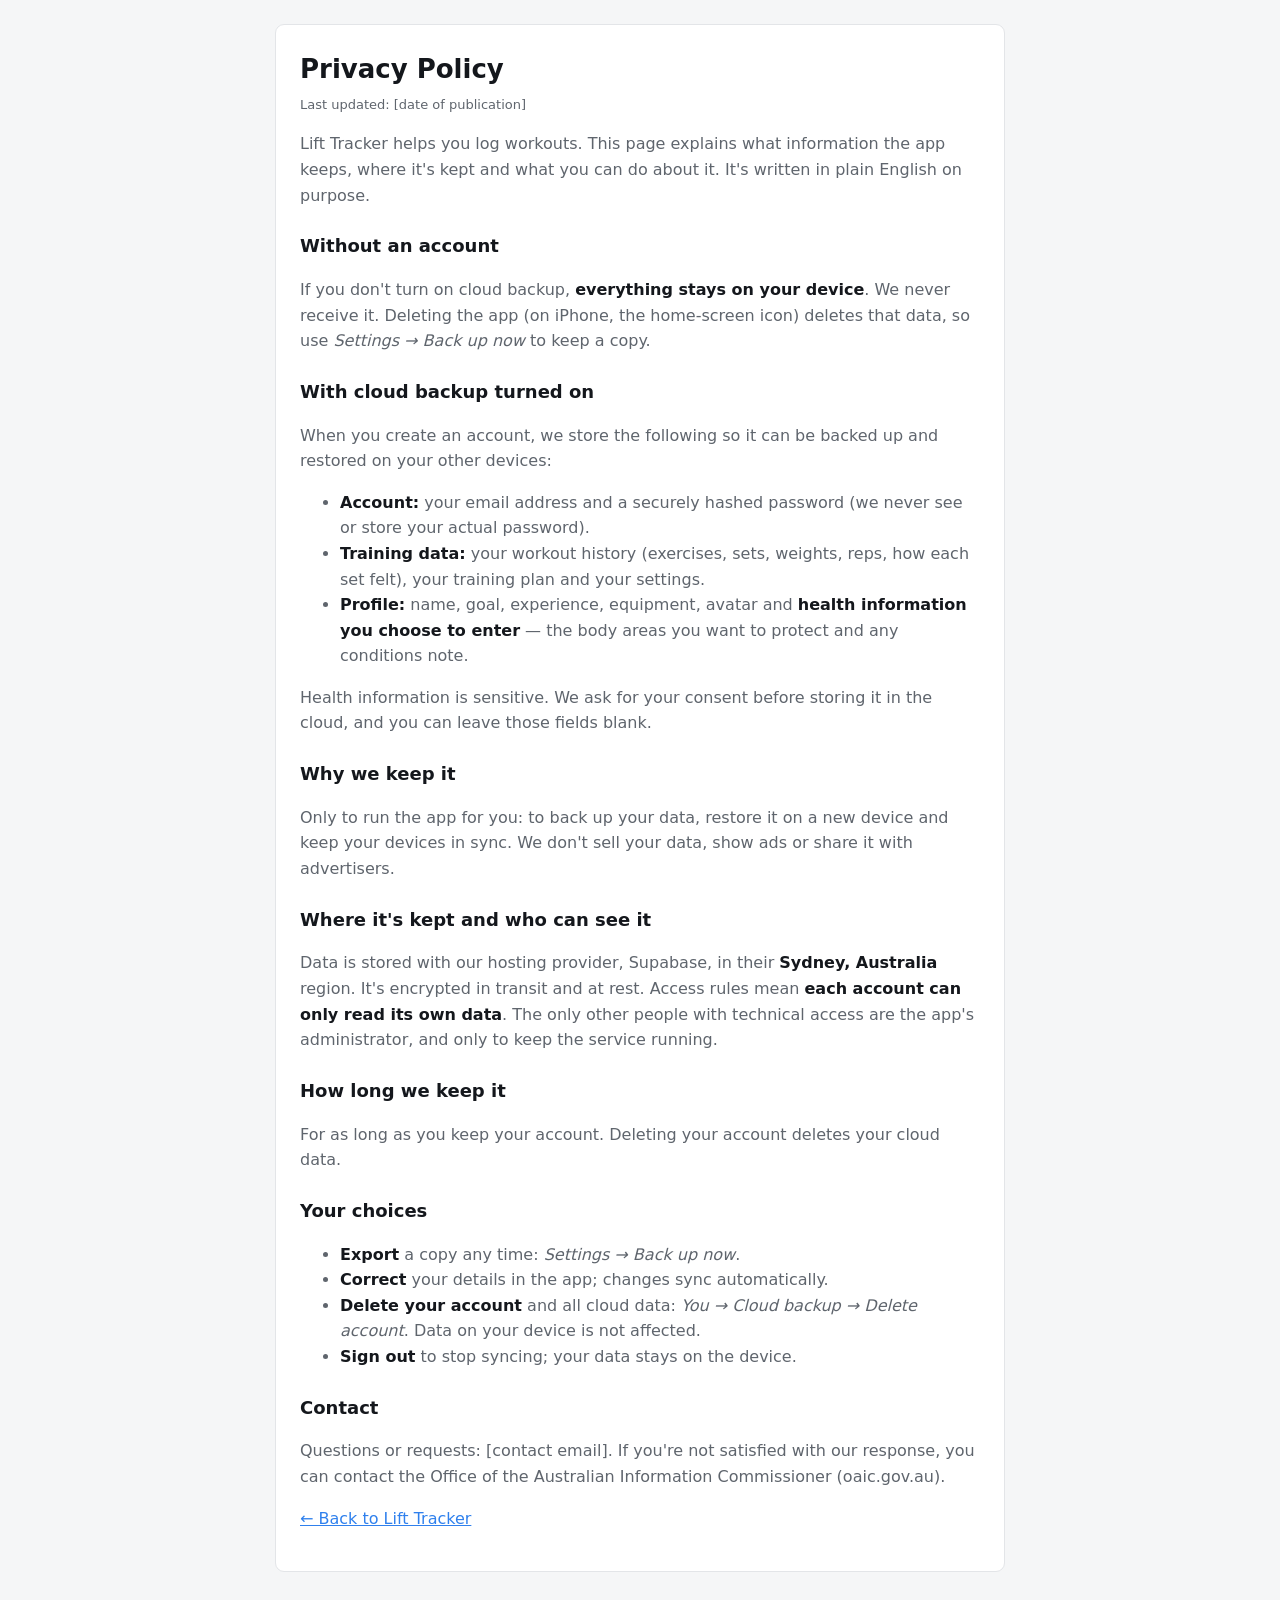
==== privacy.html @ 50acc39d "Cloud sync (Supabase) Phase 1 — not yet configured: schema+RLS, local-first sync engine, account scr" ====
<!doctype html>
<html lang="en">
<head>
<meta charset="utf-8" />
<meta name="viewport" content="width=device-width, initial-scale=1, viewport-fit=cover" />
<title>Lift Tracker — Privacy</title>
<style>
  :root { --bg:#f5f6f7; --card:#fff; --text:#14171c; --dim:#5f656d; --line:#e3e5e8; --accent:#2f80ed; color-scheme: light; }
  @media (prefers-color-scheme: dark) { :root { --bg:#0b0c0f; --card:#15171d; --text:#f0f2f5; --dim:#9aa2ad; --line:#2f333c; --accent:#5aa6f0; color-scheme: dark; } }
  body { margin:0; background:var(--bg); color:var(--text); font:16px/1.6 system-ui,-apple-system,"Segoe UI",sans-serif; padding:24px 16px 48px; }
  main { max-width:680px; margin:0 auto; background:var(--card); border:1px solid var(--line); border-radius:9px; padding:24px; }
  h1 { font-size:26px; margin:0 0 4px; } h2 { font-size:18px; margin:24px 0 8px; }
  p, li { color:var(--dim); } strong { color:var(--text); } a { color:var(--accent); }
  .updated { font-size:13px; margin:0 0 16px; }
</style>
</head>
<body>
<main>
  <h1>Privacy Policy</h1>
  <p class="updated">Last updated: [date of publication]</p>

  <p>Lift Tracker helps you log workouts. This page explains what information the app keeps, where it's kept and what you can do about it. It's written in plain English on purpose.</p>

  <h2>Without an account</h2>
  <p>If you don't turn on cloud backup, <strong>everything stays on your device</strong>. We never receive it. Deleting the app (on iPhone, the home-screen icon) deletes that data, so use <em>Settings → Back up now</em> to keep a copy.</p>

  <h2>With cloud backup turned on</h2>
  <p>When you create an account, we store the following so it can be backed up and restored on your other devices:</p>
  <ul>
    <li><strong>Account:</strong> your email address and a securely hashed password (we never see or store your actual password).</li>
    <li><strong>Training data:</strong> your workout history (exercises, sets, weights, reps, how each set felt), your training plan and your settings.</li>
    <li><strong>Profile:</strong> name, goal, experience, equipment, avatar and <strong>health information you choose to enter</strong> — the body areas you want to protect and any conditions note.</li>
  </ul>
  <p>Health information is sensitive. We ask for your consent before storing it in the cloud, and you can leave those fields blank.</p>

  <h2>Why we keep it</h2>
  <p>Only to run the app for you: to back up your data, restore it on a new device and keep your devices in sync. We don't sell your data, show ads or share it with advertisers.</p>

  <h2>Where it's kept and who can see it</h2>
  <p>Data is stored with our hosting provider, Supabase, in their <strong>Sydney, Australia</strong> region. It's encrypted in transit and at rest. Access rules mean <strong>each account can only read its own data</strong>. The only other people with technical access are the app's administrator, and only to keep the service running.</p>

  <h2>How long we keep it</h2>
  <p>For as long as you keep your account. Deleting your account deletes your cloud data.</p>

  <h2>Your choices</h2>
  <ul>
    <li><strong>Export</strong> a copy any time: <em>Settings → Back up now</em>.</li>
    <li><strong>Correct</strong> your details in the app; changes sync automatically.</li>
    <li><strong>Delete your account</strong> and all cloud data: <em>You → Cloud backup → Delete account</em>. Data on your device is not affected.</li>
    <li><strong>Sign out</strong> to stop syncing; your data stays on the device.</li>
  </ul>

  <h2>Contact</h2>
  <p>Questions or requests: [contact email]. If you're not satisfied with our response, you can contact the Office of the Australian Information Commissioner (oaic.gov.au).</p>

  <p><a href="./">← Back to Lift Tracker</a></p>
</main>
</body>
</html>
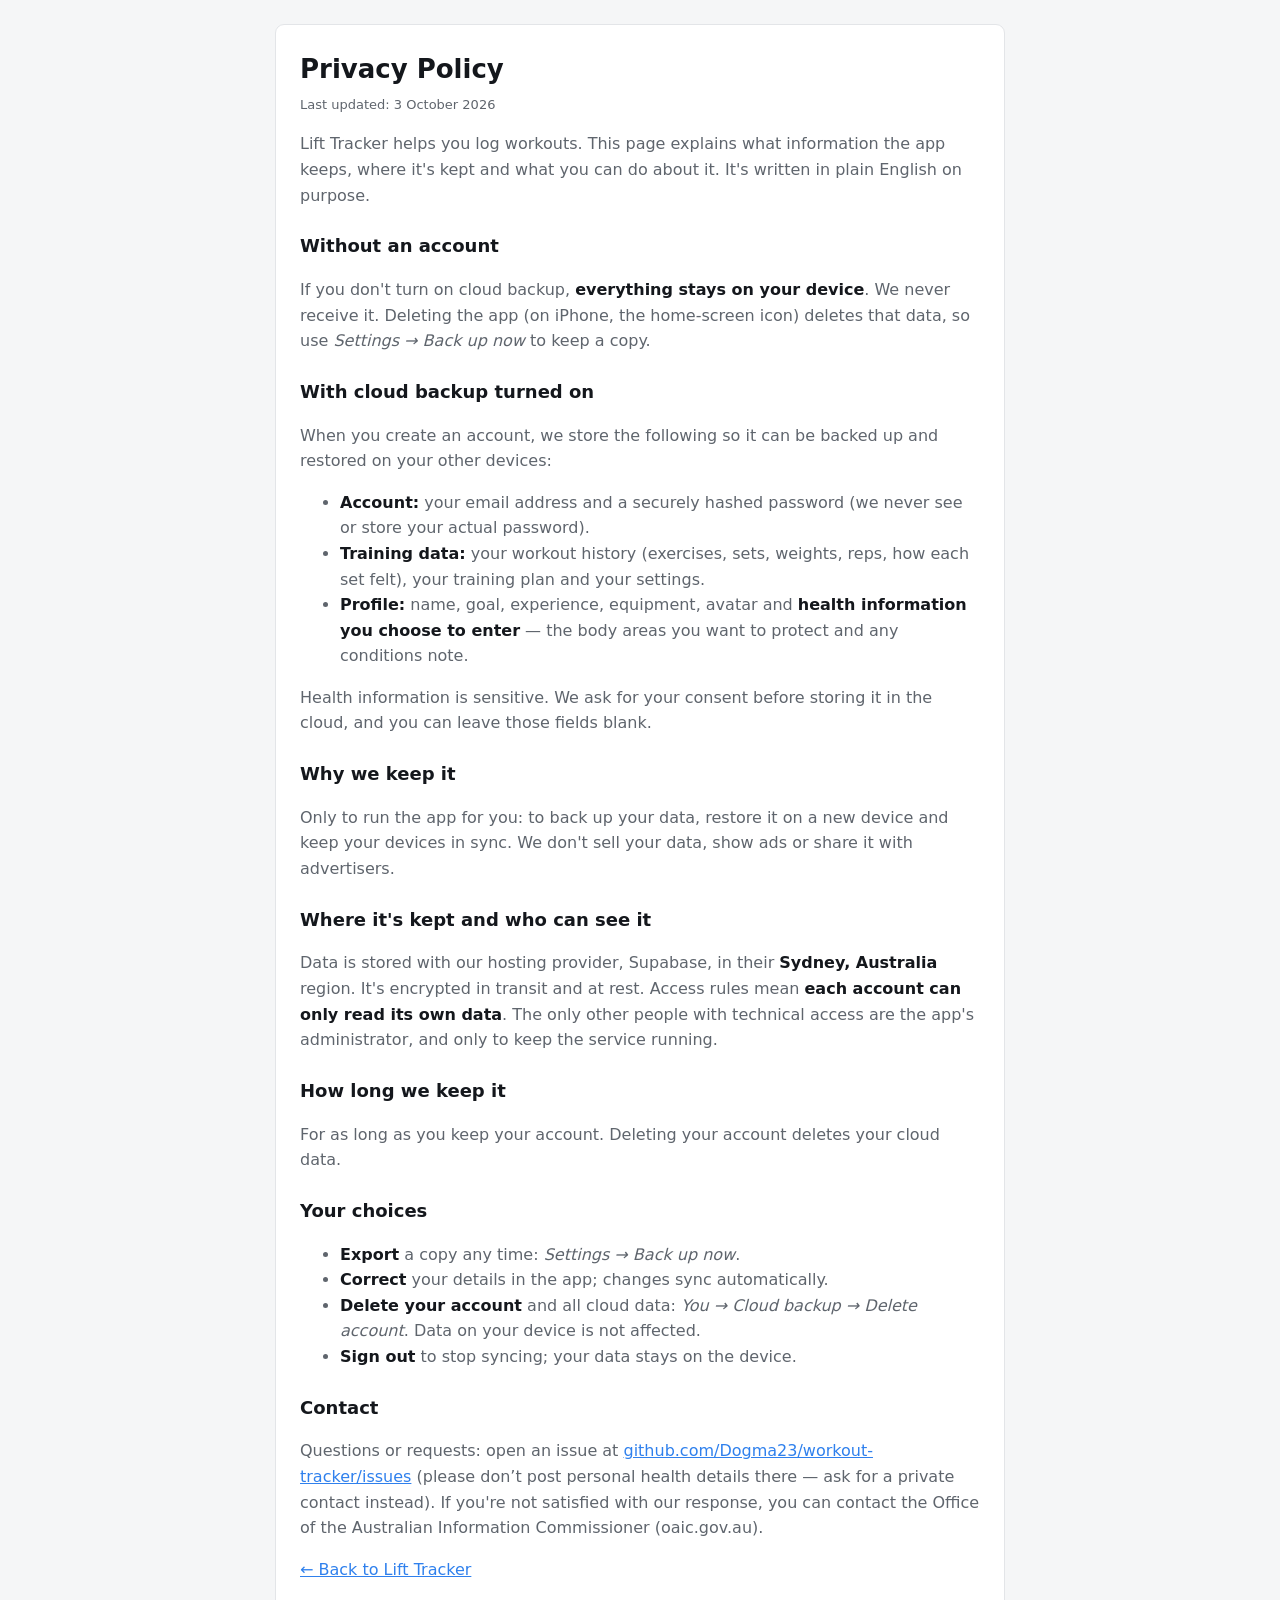
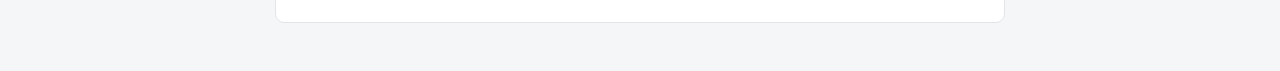
==== commit 3a9f52ea: "Privacy page: publication date and contact Co-Authored-By: Claude Opus 5.5 <noreply@anthropic.com>" ====
--- a/privacy.html
+++ b/privacy.html
@@ -17,7 +17,7 @@
 <body>
 <main>
   <h1>Privacy Policy</h1>
-  <p class="updated">Last updated: [date of publication]</p>
+  <p class="updated">Last updated: 3 October 2026</p>
 
   <p>Lift Tracker helps you log workouts. This page explains what information the app keeps, where it's kept and what you can do about it. It's written in plain English on purpose.</p>
 
@@ -51,7 +51,7 @@
   </ul>
 
   <h2>Contact</h2>
-  <p>Questions or requests: [contact email]. If you're not satisfied with our response, you can contact the Office of the Australian Information Commissioner (oaic.gov.au).</p>
+  <p>Questions or requests: open an issue at <a href="https://github.com/Dogma23/workout-tracker/issues">github.com/Dogma23/workout-tracker/issues</a> (please don’t post personal health details there — ask for a private contact instead). If you're not satisfied with our response, you can contact the Office of the Australian Information Commissioner (oaic.gov.au).</p>
 
   <p><a href="./">← Back to Lift Tracker</a></p>
 </main>
